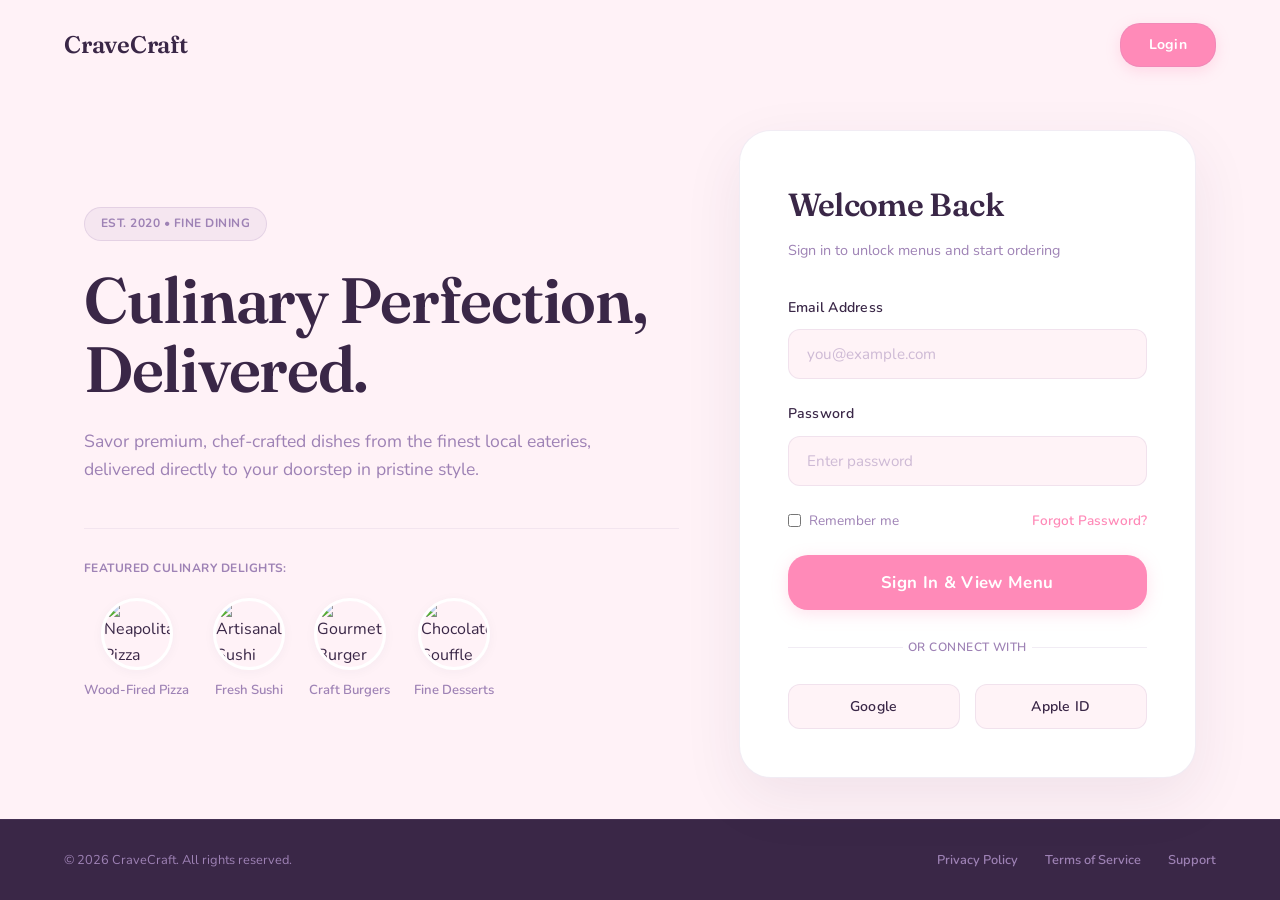
==== index.html @ 7b980b53 "Initial commit" ====
<!doctype html>
<html lang="en">
  <head>
    <meta charset="UTF-8" />
    <meta name="viewport" content="width=device-width, initial-scale=1.0" />
    <meta
      name="description"
      content="Welcome to CraveCraft - Premium food delivery landing page. Log in to explore menus and order from top restaurants."
    />
    <title>Welcome to CraveCraft - Login</title>
    <link rel="stylesheet" href="./styles.css" />
  </head>
  <body class="landing-body">
    <!-- LANDING CONTAINER (Aesthetic Cafe Background & Glass Overlay) -->
    <div class="landing-background-overlay">
      <header class="landing-header">
        <div class="logo-container">
          <span class="logo-text">CraveCraft</span>
        </div>
        <div class="header-actions">
          <a href="#login-card" class="btn btn-secondary nav-login-btn">Login</a>
        </div>
      </header>

      <main class="landing-main">
        <div class="landing-grid">
          <!-- Welcome Column (Left) -->
          <div class="welcome-column">
            <span class="badge welcome-badge">Est. 2020 &bull; Fine Dining</span>
            <h1 class="landing-title">Culinary Perfection, Delivered.</h1>
            <p class="landing-subtitle">
              Savor premium, chef-crafted dishes from the finest local eateries,
              delivered directly to your doorstep in pristine style.
            </p>

            <!-- Food Items Gallery to attract people -->
            <div class="landing-food-gallery">
              <p class="gallery-header">Featured Culinary Delights:</p>
              <div class="food-gallery-grid">
                <div class="gallery-item">
                  <img
                    src="https://images.unsplash.com/photo-1513104890138-7c749659a591?auto=format&fit=crop&w=150&h=150&q=80"
                    alt="Neapolitan Pizza"
                  />
                  <span>Wood-Fired Pizza</span>
                </div>
                <div class="gallery-item">
                  <img
                    src="https://images.unsplash.com/photo-1579871494447-9811cf80d66c?auto=format&fit=crop&w=150&h=150&q=80"
                    alt="Artisanal Sushi"
                  />
                  <span>Fresh Sushi</span>
                </div>
                <div class="gallery-item">
                  <img
                    src="https://images.unsplash.com/photo-1568901346375-23c9450c58cd?auto=format&fit=crop&w=150&h=150&q=80"
                    alt="Gourmet Burger"
                  />
                  <span>Craft Burgers</span>
                </div>
                <div class="gallery-item">
                  <img
                    src="https://images.unsplash.com/photo-1606313564200-e75d5e30476c?auto=format&fit=crop&w=150&h=150&q=80"
                    alt="Chocolate Souffle"
                  />
                  <span>Fine Desserts</span>
                </div>
              </div>
            </div>
          </div>

          <!-- Login Column (Right) -->
          <div class="login-column" id="login-card">
            <div class="glass-login-card">
              <h2>Welcome Back</h2>
              <p class="card-desc">Sign in to unlock menus and start ordering</p>

              <form action="app.html" method="GET" class="login-form">
                <div class="form-group">
                  <label for="login-email">Email Address</label>
                  <input
                    type="email"
                    id="login-email"
                    name="email"
                    required
                    placeholder="you@example.com"
                  />
                </div>

                <div class="form-group">
                  <label for="login-password">Password</label>
                  <input
                    type="password"
                    id="login-password"
                    name="password"
                    required
                    placeholder="Enter password"
                  />
                </div>

                <div class="form-options">
                  <label class="remember-me">
                    <input type="checkbox" name="remember" />
                    <span>Remember me</span>
                  </label>
                  <a href="#" class="forgot-password">Forgot Password?</a>
                </div>

                <button type="submit" class="btn btn-primary btn-login-submit">
                  Sign In &amp; View Menu
                </button>
              </form>

              <div class="login-divider">
                <span>Or connect with</span>
              </div>

              <div class="social-login-buttons">
                <button type="button" class="btn btn-social btn-google">
                  Google
                </button>
                <button type="button" class="btn btn-social btn-apple">
                  Apple ID
                </button>
              </div>
            </div>
          </div>
        </div>
      </main>

      <footer class="landing-footer">
        <p>&copy; 2026 CraveCraft. All rights reserved.</p>
        <div class="landing-footer-links">
          <a href="#">Privacy Policy</a>
          <a href="#">Terms of Service</a>
          <a href="#">Support</a>
        </div>
      </footer>
    </div>
  </body>
</html>
---- styles.css ----
@import url('https://fonts.googleapis.com/css2?family=Fraunces:opsz,wght@9..144,400;9..144,500;9..144,600;9..144,700&family=Nunito:wght@300;400;500;600;700&display=swap');

:root {
    /* Pastel Candy — Core Palette */
    --primary: #3A2747;
    --secondary: #9E82B5;
    --tertiary: #FF8AB8;
    --neutral: #FFF3F7;
    --surface: #FFFFFF;
    --on-primary: #FFFFFF;

    /* Derived Tokens */
    --text-main: #3A2747;
    --text-muted: #9E82B5;
    --tertiary-hover: #f5749f;
    --tertiary-glow: rgba(255, 138, 184, 0.3);
    --card-border: rgba(158, 130, 181, 0.15);
    --card-border-focus: rgba(255, 138, 184, 0.4);
    --success: #34d399;

    /* Rounded */
    --radius-sm: 12px;
    --radius-md: 20px;
    --radius-lg: 32px;

    /* Shadows (soft, diffuse, premium) */
    --shadow-soft: 0 8px 30px rgba(58, 39, 71, 0.06);
    --shadow-hover: 0 16px 48px rgba(58, 39, 71, 0.10);
    --shadow-card: 0 2px 12px rgba(58, 39, 71, 0.04);

    /* Transition */
    --transition: all 0.4s cubic-bezier(0.16, 1, 0.3, 1);
}

/* ========================================
   RESET & BASE
   ======================================== */
* {
    box-sizing: border-box;
    margin: 0;
    padding: 0;
}

html {
    scroll-behavior: smooth;
}

body {
    font-family: 'Nunito', sans-serif;
    font-size: 1rem;
    line-height: 1.6;
    background-color: var(--neutral);
    color: var(--text-main);
    padding-top: 100px;
    overflow-x: hidden;
}

/* ========================================
   1. HEADER & NAVIGATION (Floating Pill)
   ======================================== */
header {
    background: rgba(255, 255, 255, 0.85);
    backdrop-filter: blur(20px);
    -webkit-backdrop-filter: blur(20px);
    position: fixed;
    top: 16px;
    left: 5%;
    right: 5%;
    height: 64px;
    display: flex;
    justify-content: space-between;
    align-items: center;
    padding: 0 36px;
    z-index: 1000;
    border-radius: 32px;
    border: 1px solid var(--card-border);
    box-shadow: 0 4px 24px rgba(58, 39, 71, 0.06);
}

.logo-text {
    font-family: 'Fraunces', serif;
    font-size: 1.5rem;
    font-weight: 600;
    color: var(--primary);
    letter-spacing: -0.01em;
}

header nav ul {
    display: flex;
    list-style: none;
    gap: 28px;
}

header nav a {
    text-decoration: none;
    color: var(--secondary);
    font-family: 'Nunito', sans-serif;
    font-weight: 600;
    font-size: 0.88rem;
    letter-spacing: 0.04em;
    position: relative;
    padding: 6px 0;
    transition: var(--transition);
}

header nav a:hover,
header nav a.active {
    color: var(--primary);
}

header nav a::after {
    content: '';
    position: absolute;
    bottom: 0;
    left: 50%;
    width: 0;
    height: 2px;
    background: var(--tertiary);
    transition: var(--transition);
    transform: translateX(-50%);
    border-radius: 2px;
}

header nav a:hover::after,
header nav a.active::after {
    width: 100%;
}

.logout-link {
    color: var(--tertiary) !important;
}

/* ========================================
   2. CONTAINER & SECTION HEADERS
   ======================================== */
main {
    max-width: 1240px;
    margin: 0 auto;
    padding: 40px 20px;
}

section {
    margin-bottom: 100px;
}

.section-header {
    margin-bottom: 50px;
    text-align: center;
    position: relative;
}

.section-header h2 {
    font-family: 'Fraunces', serif;
    font-size: 2.25rem;
    font-weight: 600;
    color: var(--primary);
    margin-bottom: 12px;
    letter-spacing: -0.02em;
}

.section-header p {
    color: var(--secondary);
    font-size: 1.05rem;
    max-width: 600px;
    margin: 0 auto;
}

/* Accent line under section headings */
.section-header::after {
    content: '';
    display: block;
    width: 50px;
    height: 3px;
    background: var(--tertiary);
    margin: 20px auto 0;
    border-radius: 2px;
}

/* ========================================
   3. HERO / INFO + CART GRID
   ======================================== */
.hero-container {
    display: grid;
    grid-template-columns: 1.5fr 1.1fr;
    gap: 40px;
    align-items: start;
}

.restaurant-info-card,
.shopping-cart-component {
    background: var(--surface);
    border-radius: var(--radius-lg);
    padding: 40px;
    box-shadow: var(--shadow-soft);
    border: 1px solid var(--card-border);
    position: relative;
    overflow: hidden;
}

.featured-badge {
    background: rgba(255, 138, 184, 0.12);
    color: var(--tertiary);
    padding: 6px 16px;
    border-radius: 50px;
    font-family: 'Nunito', sans-serif;
    font-size: 0.75rem;
    font-weight: 700;
    text-transform: uppercase;
    letter-spacing: 0.04em;
    display: inline-block;
    margin-bottom: 24px;
    border: 1px solid rgba(255, 138, 184, 0.2);
}

.restaurant-info-card h1 {
    font-family: 'Fraunces', serif;
    font-size: 2.8rem;
    font-weight: 600;
    color: var(--primary);
    margin-bottom: 12px;
    line-height: 1.1;
    letter-spacing: -0.02em;
}

.cuisine-type {
    color: var(--secondary);
    font-size: 1.05rem;
    font-weight: 600;
    margin-bottom: 24px;
}

.rating-container {
    margin-bottom: 28px;
    font-size: 1rem;
    display: flex;
    align-items: center;
    gap: 8px;
}

.rating-stars {
    color: #f0a500;
    letter-spacing: 2px;
}

.rating-number {
    font-weight: 700;
    color: var(--primary);
}

.review-count {
    color: var(--secondary);
}

.details-list {
    display: grid;
    gap: 12px;
    margin-bottom: 30px;
}

.details-list p {
    font-size: 0.95rem;
    color: var(--secondary);
    border-left: 3px solid var(--tertiary);
    padding-left: 14px;
}

.details-list strong {
    color: var(--primary);
}

.restaurant-description {
    color: var(--secondary);
    font-size: 0.98rem;
    line-height: 1.7;
    border-top: 1px solid var(--card-border);
    padding-top: 24px;
}

/* ========================================
   4. SHOPPING CART — :target TOGGLE
   ======================================== */
.shopping-cart-section {
    display: none;
    max-width: 800px;
    margin: 0 auto 100px;
    padding: 0 20px;
}

.shopping-cart-section:target {
    display: block;
    animation: slideUpFade 0.5s cubic-bezier(0.16, 1, 0.3, 1) forwards;
}

@keyframes slideUpFade {
    from {
        opacity: 0;
        transform: translateY(24px);
    }
    to {
        opacity: 1;
        transform: translateY(0);
    }
}

/* Center the bottom featured restaurant card */
.restaurant-details-section .restaurant-info-card {
    max-width: 900px;
    margin: 0 auto;
}

/* Shopping Cart Component */
.shopping-cart-component h2 {
    font-family: 'Fraunces', serif;
    font-size: 1.8rem;
    font-weight: 600;
    color: var(--primary);
    margin-bottom: 8px;
    letter-spacing: -0.02em;
}

.cart-items-count {
    color: var(--secondary);
    font-size: 0.88rem;
    margin-bottom: 30px;
}

.cart-table {
    width: 100%;
    border-collapse: collapse;
    font-size: 0.9rem;
    margin-bottom: 30px;
}

.cart-table th {
    padding: 14px 10px;
    text-align: left;
    border-bottom: 2px solid var(--card-border);
    color: var(--secondary);
    text-transform: uppercase;
    font-family: 'Nunito', sans-serif;
    font-size: 0.75rem;
    letter-spacing: 0.04em;
    font-weight: 700;
}

.cart-table td {
    padding: 16px 10px;
    border-bottom: 1px solid rgba(158, 130, 181, 0.08);
    color: var(--primary);
}

.item-customization {
    display: block;
    font-size: 0.8rem;
    color: var(--secondary);
    margin-top: 4px;
}

.summary-row td {
    border-bottom: none;
    padding: 8px 10px;
    color: var(--secondary);
}

.discount-row td {
    color: var(--success);
}

.summary-row.total-row td {
    border-top: 2px solid var(--card-border);
    font-size: 1.15rem;
    padding-top: 18px;
    color: var(--primary);
}

.cart-actions {
    display: flex;
    gap: 16px;
    margin-top: 10px;
}

.cart-actions .btn {
    flex: 1;
}

@media (max-width: 600px) {
    .cart-actions {
        flex-direction: column;
        gap: 12px;
    }
}

/* ========================================
   5. BUTTONS
   ======================================== */
.btn {
    display: inline-block;
    border: none;
    border-radius: var(--radius-md);
    padding: 12px 20px;
    font-family: 'Nunito', sans-serif;
    font-size: 0.95rem;
    font-weight: 700;
    cursor: pointer;
    transition: var(--transition);
    text-align: center;
    width: 100%;
    text-decoration: none;
    letter-spacing: 0.02em;
}

.btn-primary {
    background: var(--tertiary);
    color: var(--on-primary);
    box-shadow: 0 4px 16px rgba(255, 138, 184, 0.25);
}

.btn-primary:hover {
    background: var(--tertiary-hover);
    transform: translateY(-2px);
    box-shadow: 0 8px 24px rgba(255, 138, 184, 0.35);
}

.btn-secondary {
    background: var(--neutral);
    color: var(--primary);
    border: 1px solid var(--card-border);
}

.btn-secondary:hover {
    background: rgba(158, 130, 181, 0.08);
    border-color: var(--secondary);
}

/* ========================================
   6. FOOD & RESTAURANT CARD GRIDS
   ======================================== */
.food-grid,
.restaurants-grid {
    display: grid;
    grid-template-columns: repeat(auto-fit, minmax(320px, 1fr));
    gap: 32px;
}

.food-card,
.restaurant-card {
    background: var(--surface);
    border-radius: var(--radius-lg);
    overflow: hidden;
    box-shadow: var(--shadow-soft);
    border: 1px solid var(--card-border);
    display: flex;
    flex-direction: column;
    transition: var(--transition);
}

.food-card:hover,
.restaurant-card:hover {
    transform: translateY(-6px);
    border-color: var(--card-border-focus);
    box-shadow: var(--shadow-hover);
}

.food-image-wrapper,
.restaurant-image-wrapper {
    height: 220px;
    position: relative;
    overflow: hidden;
    background: var(--neutral);
}

.food-image,
.restaurant-image {
    width: 100%;
    height: 100%;
    object-fit: cover;
    transition: var(--transition);
}

.food-card:hover .food-image,
.restaurant-card:hover .restaurant-image {
    transform: scale(1.05);
}

.food-details,
.restaurant-details {
    padding: 28px;
    display: flex;
    flex-direction: column;
    flex-grow: 1;
}

.food-category,
.restaurant-cuisine {
    font-family: 'Nunito', sans-serif;
    font-size: 0.75rem;
    font-weight: 700;
    text-transform: uppercase;
    color: var(--tertiary);
    letter-spacing: 0.04em;
    margin-bottom: 10px;
}

.food-title,
.restaurant-title {
    font-family: 'Fraunces', serif;
    font-size: 1.4rem;
    font-weight: 600;
    color: var(--primary);
    margin-bottom: 10px;
    letter-spacing: -0.01em;
}

.food-description,
.restaurant-description {
    font-size: 0.92rem;
    color: var(--secondary);
    margin-bottom: 24px;
    line-height: 1.6;
    flex-grow: 1;
}

/* Reset border/margin in cards */
.restaurant-card .restaurant-description {
    border: none;
    padding-top: 0;
    margin-top: 0;
}

.food-footer {
    display: flex;
    justify-content: space-between;
    align-items: center;
    margin-top: auto;
    border-top: 1px solid var(--card-border);
    padding-top: 20px;
}

.food-price {
    font-family: 'Fraunces', serif;
    font-size: 1.4rem;
    font-weight: 700;
    color: var(--primary);
}

.add-to-cart-btn,
.view-menu-btn {
    padding: 10px 22px;
    font-size: 0.85rem;
    width: auto;
    background: var(--tertiary);
    color: var(--on-primary);
    border-radius: var(--radius-sm);
    box-shadow: 0 3px 10px rgba(255, 138, 184, 0.2);
}

.add-to-cart-btn:hover,
.view-menu-btn:hover {
    background: var(--tertiary-hover);
    transform: translateY(-2px);
    box-shadow: 0 6px 18px rgba(255, 138, 184, 0.3);
}

.restaurant-meta-info {
    display: flex;
    justify-content: space-between;
    font-size: 0.82rem;
    color: var(--secondary);
    border-top: 1px solid var(--card-border);
    padding-top: 18px;
    margin-bottom: 20px;
}

.restaurant-rating {
    color: #f0a500;
    font-weight: 700;
}

.restaurant-footer {
    margin-top: auto;
}

.restaurant-footer .view-menu-btn {
    width: 100%;
}

/* ========================================
   7. DIET BADGES (VEG / NON-VEG)
   ======================================== */
.diet-badge {
    position: absolute;
    top: 14px;
    left: 14px;
    padding: 5px 14px;
    border-radius: 50px;
    font-family: 'Nunito', sans-serif;
    font-size: 0.68rem;
    font-weight: 700;
    letter-spacing: 0.04em;
    text-transform: uppercase;
    z-index: 2;
    backdrop-filter: blur(8px);
    -webkit-backdrop-filter: blur(8px);
}

.veg-badge {
    background: rgba(22, 163, 74, 0.15);
    color: #16a34a;
    border: 1px solid rgba(22, 163, 74, 0.25);
}

.nonveg-badge {
    background: rgba(220, 38, 38, 0.15);
    color: #dc2626;
    border: 1px solid rgba(220, 38, 38, 0.25);
}

/* Section heading color accents for veg/non-veg */
.veg-section .section-header h2 {
    color: #16a34a;
}

.veg-section .section-header::after {
    background: #16a34a;
}

.nonveg-section .section-header h2 {
    color: #dc2626;
}

.nonveg-section .section-header::after {
    background: #dc2626;
}

/* Card hover accents */
.veg-card:hover {
    border-color: rgba(22, 163, 74, 0.25);
    box-shadow: 0 16px 48px rgba(22, 163, 74, 0.08);
}

.nonveg-card:hover {
    border-color: rgba(220, 38, 38, 0.2);
    box-shadow: 0 16px 48px rgba(220, 38, 38, 0.08);
}

/* ========================================
   8. FAVORITES SECTION
   ======================================== */
.favorites-section {
    background: rgba(255, 138, 184, 0.04);
    border: 1px dashed rgba(255, 138, 184, 0.2);
    border-radius: var(--radius-lg);
    padding: 50px 30px;
    text-align: center;
}

.no-favorites-message {
    color: var(--secondary);
    max-width: 500px;
    margin: 0 auto;
    font-size: 1rem;
}

/* ========================================
   9. CONTACT FORM
   ======================================== */
.contact-form-container {
    max-width: 640px;
    margin: 0 auto;
    background: var(--surface);
    padding: 48px;
    border-radius: var(--radius-lg);
    box-shadow: var(--shadow-soft);
    border: 1px solid var(--card-border);
}

.form-group {
    margin-bottom: 24px;
}

.form-group label {
    display: block;
    margin-bottom: 10px;
    font-family: 'Nunito', sans-serif;
    font-weight: 600;
    font-size: 0.88rem;
    color: var(--primary);
    letter-spacing: 0.02em;
}

.form-group input,
.form-group textarea {
    width: 100%;
    padding: 14px 18px;
    background: var(--neutral);
    border: 1px solid var(--card-border);
    border-radius: var(--radius-sm);
    font-family: 'Nunito', sans-serif;
    font-size: 0.95rem;
    color: var(--primary);
    transition: var(--transition);
}

.form-group input::placeholder,
.form-group textarea::placeholder {
    color: var(--secondary);
    opacity: 0.6;
}

.form-group input:focus,
.form-group textarea:focus {
    outline: none;
    border-color: var(--tertiary);
    background: var(--surface);
    box-shadow: 0 0 0 4px var(--tertiary-glow);
}

.btn-submit {
    background: var(--tertiary);
    color: var(--on-primary);
    font-size: 1rem;
    letter-spacing: 0.02em;
    box-shadow: 0 4px 16px rgba(255, 138, 184, 0.25);
}

.btn-submit:hover {
    background: var(--tertiary-hover);
    transform: translateY(-2px);
    box-shadow: 0 8px 24px rgba(255, 138, 184, 0.35);
}

/* ========================================
   10. FOOTER
   ======================================== */
footer {
    background-color: var(--primary);
    color: var(--on-primary);
    padding: 80px 5% 40px;
    font-size: 0.92rem;
    border-top: none;
}

.footer-content {
    display: flex;
    justify-content: space-between;
    flex-wrap: wrap;
    gap: 50px;
    margin-bottom: 50px;
    border-bottom: 1px solid rgba(255, 255, 255, 0.12);
    padding-bottom: 50px;
}

.footer-info h3 {
    font-family: 'Fraunces', serif;
    font-weight: 600;
    margin-bottom: 14px;
    font-size: 1.5rem;
    color: var(--on-primary);
    letter-spacing: -0.01em;
}

.footer-info p {
    color: rgba(255, 255, 255, 0.7);
}

.footer-info address {
    font-style: normal;
    margin-top: 16px;
    color: rgba(255, 255, 255, 0.55);
}

.footer-info a {
    color: var(--on-primary);
    text-decoration: none;
    transition: var(--transition);
}

.footer-info a:hover {
    color: var(--tertiary);
}

.social-header {
    font-family: 'Nunito', sans-serif;
    font-weight: 700;
    margin-bottom: 16px;
    text-transform: uppercase;
    font-size: 0.75rem;
    letter-spacing: 0.04em;
    color: rgba(255, 255, 255, 0.5);
}

.social-icons {
    display: flex;
    gap: 16px;
}

.social-icon-link {
    color: rgba(255, 255, 255, 0.6);
    background: rgba(255, 255, 255, 0.06);
    border: 1px solid rgba(255, 255, 255, 0.1);
    width: 44px;
    height: 44px;
    border-radius: 50%;
    display: flex;
    align-items: center;
    justify-content: center;
    transition: var(--transition);
}

.social-icon-link svg {
    width: 20px;
    height: 20px;
    transition: var(--transition);
}

.social-icon-link:hover {
    color: var(--on-primary);
    background: var(--tertiary);
    border-color: transparent;
    transform: translateY(-3px);
    box-shadow: 0 6px 18px rgba(255, 138, 184, 0.35);
}

.footer-bottom {
    text-align: center;
    color: rgba(255, 255, 255, 0.3);
    font-size: 0.8rem;
}

/* ========================================
   11. RESPONSIVE
   ======================================== */
@media (max-width: 992px) {
    .hero-container {
        grid-template-columns: 1fr;
    }
}

@media (max-width: 768px) {
    header {
        position: relative;
        top: 0;
        left: 0;
        right: 0;
        border-radius: 0;
        border-width: 0 0 1px 0;
        height: auto;
        padding: 18px 20px;
        flex-direction: column;
        gap: 14px;
    }

    header nav ul {
        gap: 16px;
        flex-wrap: wrap;
        justify-content: center;
    }

    body {
        padding-top: 0;
    }

    .section-header h2 {
        font-size: 1.8rem;
    }

    .restaurant-info-card h1 {
        font-size: 2rem;
    }

    .contact-form-container {
        padding: 28px;
    }
}

/* ========================================
   12. LANDING PAGE
   ======================================== */
.landing-body {
    padding-top: 0;
    background-image: url('https://images.unsplash.com/photo-1517248135467-4c7edcad34c4?auto=format&fit=crop&w=1920&q=80');
    background-size: cover;
    background-position: center;
    background-attachment: fixed;
}

.landing-background-overlay {
    background: rgba(255, 243, 247, 0.88);
    min-height: 100vh;
    display: flex;
    flex-direction: column;
}

.landing-header {
    position: relative;
    top: 0;
    left: 0;
    right: 0;
    height: 90px;
    background: transparent;
    backdrop-filter: none;
    -webkit-backdrop-filter: none;
    border: none;
    box-shadow: none;
    padding: 0 5%;
}

.header-actions .nav-login-btn {
    background: var(--tertiary);
    color: var(--on-primary);
    padding: 10px 28px;
    border-radius: var(--radius-md);
    font-weight: 700;
    font-size: 0.88rem;
    width: auto;
    box-shadow: 0 4px 14px rgba(255, 138, 184, 0.25);
    transition: var(--transition);
}

.header-actions .nav-login-btn:hover {
    background: var(--tertiary-hover);
    transform: translateY(-2px);
    box-shadow: 0 8px 22px rgba(255, 138, 184, 0.35);
}

.landing-main {
    flex-grow: 1;
    display: flex;
    align-items: center;
    padding: 40px 5%;
    max-width: 1240px;
    width: 100%;
    margin: 0 auto;
}

.landing-grid {
    display: grid;
    grid-template-columns: 1.3fr 1fr;
    gap: 60px;
    width: 100%;
    align-items: center;
}

.welcome-column {
    display: flex;
    flex-direction: column;
}

.welcome-badge {
    background: rgba(158, 130, 181, 0.1);
    color: var(--secondary);
    border: 1px solid rgba(158, 130, 181, 0.2);
    padding: 6px 16px;
    border-radius: 50px;
    font-family: 'Nunito', sans-serif;
    font-size: 0.75rem;
    font-weight: 700;
    text-transform: uppercase;
    letter-spacing: 0.04em;
    display: inline-block;
    margin-bottom: 24px;
    width: fit-content;
}

.landing-title {
    font-family: 'Fraunces', serif;
    font-size: 4rem;
    font-weight: 600;
    line-height: 1.08;
    margin-bottom: 24px;
    letter-spacing: -0.02em;
    color: var(--primary);
}

.landing-subtitle {
    font-size: 1.1rem;
    color: var(--secondary);
    line-height: 1.6;
    margin-bottom: 45px;
    max-width: 520px;
}

.landing-food-gallery {
    border-top: 1px solid rgba(158, 130, 181, 0.12);
    padding-top: 30px;
}

.gallery-header {
    font-family: 'Nunito', sans-serif;
    font-size: 0.75rem;
    font-weight: 700;
    text-transform: uppercase;
    color: var(--secondary);
    letter-spacing: 0.04em;
    margin-bottom: 20px;
}

.food-gallery-grid {
    display: flex;
    gap: 24px;
    flex-wrap: wrap;
}

.gallery-item {
    display: flex;
    flex-direction: column;
    align-items: center;
    gap: 10px;
    cursor: pointer;
}

.gallery-item img {
    width: 72px;
    height: 72px;
    border-radius: 50%;
    object-fit: cover;
    border: 3px solid var(--surface);
    box-shadow: var(--shadow-card);
    transition: var(--transition);
}

.gallery-item:hover img {
    transform: scale(1.1);
    border-color: var(--tertiary);
    box-shadow: 0 6px 20px rgba(255, 138, 184, 0.2);
}

.gallery-item span {
    font-size: 0.82rem;
    color: var(--secondary);
    font-weight: 600;
}

/* ========================================
   13. GLASSMORPHIC LOGIN CARD
   ======================================== */
.login-column {
    display: flex;
    align-items: center;
}

.glass-login-card {
    background: var(--surface);
    border: 1px solid var(--card-border);
    border-radius: var(--radius-lg);
    padding: 48px;
    width: 100%;
    box-shadow: 0 20px 60px rgba(58, 39, 71, 0.08);
    position: relative;
}

.glass-login-card h2 {
    font-family: 'Fraunces', serif;
    font-size: 2rem;
    font-weight: 600;
    color: var(--primary);
    margin-bottom: 8px;
    letter-spacing: -0.02em;
}

.card-desc {
    color: var(--secondary);
    font-size: 0.9rem;
    margin-bottom: 35px;
}

.login-form .form-group input {
    background: var(--neutral);
    border: 1px solid var(--card-border);
    color: var(--primary);
}

.login-form .form-group input::placeholder {
    color: var(--secondary);
    opacity: 0.5;
}

.login-form .form-group input:focus {
    border-color: var(--tertiary);
    background: var(--surface);
    box-shadow: 0 0 0 4px var(--tertiary-glow);
}

.form-options {
    display: flex;
    justify-content: space-between;
    align-items: center;
    font-size: 0.85rem;
    margin-bottom: 24px;
}

.remember-me {
    display: flex;
    align-items: center;
    gap: 8px;
    color: var(--secondary);
    cursor: pointer;
    user-select: none;
}

.remember-me input {
    width: auto;
    accent-color: var(--tertiary);
}

.forgot-password {
    color: var(--tertiary);
    text-decoration: none;
    font-weight: 600;
    transition: var(--transition);
}

.forgot-password:hover {
    color: var(--tertiary-hover);
    text-decoration: underline;
}

.btn-login-submit {
    background: var(--tertiary);
    color: var(--on-primary);
    font-size: 1.05rem;
    padding: 16px 20px;
    margin-bottom: 24px;
    box-shadow: 0 4px 16px rgba(255, 138, 184, 0.25);
}

.btn-login-submit:hover {
    background: var(--tertiary-hover);
    transform: translateY(-2px);
    box-shadow: 0 8px 24px rgba(255, 138, 184, 0.35);
}

.login-divider {
    text-align: center;
    margin-bottom: 24px;
    position: relative;
}

.login-divider::before,
.login-divider::after {
    content: '';
    position: absolute;
    top: 50%;
    width: 32%;
    height: 1px;
    background: var(--card-border);
}

.login-divider::before {
    left: 0;
}

.login-divider::after {
    right: 0;
}

.login-divider span {
    font-family: 'Nunito', sans-serif;
    font-size: 0.75rem;
    color: var(--secondary);
    text-transform: uppercase;
    letter-spacing: 0.04em;
    font-weight: 600;
}

.social-login-buttons {
    display: flex;
    gap: 15px;
}

.btn-social {
    background: var(--neutral);
    border: 1px solid var(--card-border);
    color: var(--primary);
    border-radius: var(--radius-sm);
    padding: 12px;
    font-family: 'Nunito', sans-serif;
    font-size: 0.88rem;
    font-weight: 600;
    display: flex;
    align-items: center;
    justify-content: center;
    gap: 8px;
}

.btn-social:hover {
    background: rgba(158, 130, 181, 0.08);
    border-color: var(--secondary);
}

/* ========================================
   14. LANDING FOOTER
   ======================================== */
.landing-footer {
    display: flex;
    justify-content: space-between;
    align-items: center;
    padding: 30px 5%;
    font-size: 0.8rem;
    color: var(--secondary);
    border-top: 1px solid rgba(158, 130, 181, 0.1);
}

.landing-footer-links a {
    color: var(--secondary);
    text-decoration: none;
    margin-left: 24px;
    font-weight: 600;
    transition: var(--transition);
}

.landing-footer-links a:hover {
    color: var(--tertiary);
}

/* ========================================
   15. RESPONSIVE — LANDING
   ======================================== */
@media (max-width: 992px) {
    .landing-grid {
        grid-template-columns: 1fr;
        gap: 50px;
        text-align: center;
    }

    .welcome-badge {
        margin: 0 auto 20px;
    }

    .landing-title {
        font-size: 2.8rem;
    }

    .landing-subtitle {
        margin: 0 auto 35px;
    }

    .food-gallery-grid {
        justify-content: center;
    }

    .glass-login-card {
        margin: 0 auto;
    }

    .landing-footer {
        flex-direction: column;
        gap: 15px;
        padding: 30px 20px;
    }

    .landing-footer-links a {
        margin: 0 12px;
    }
}
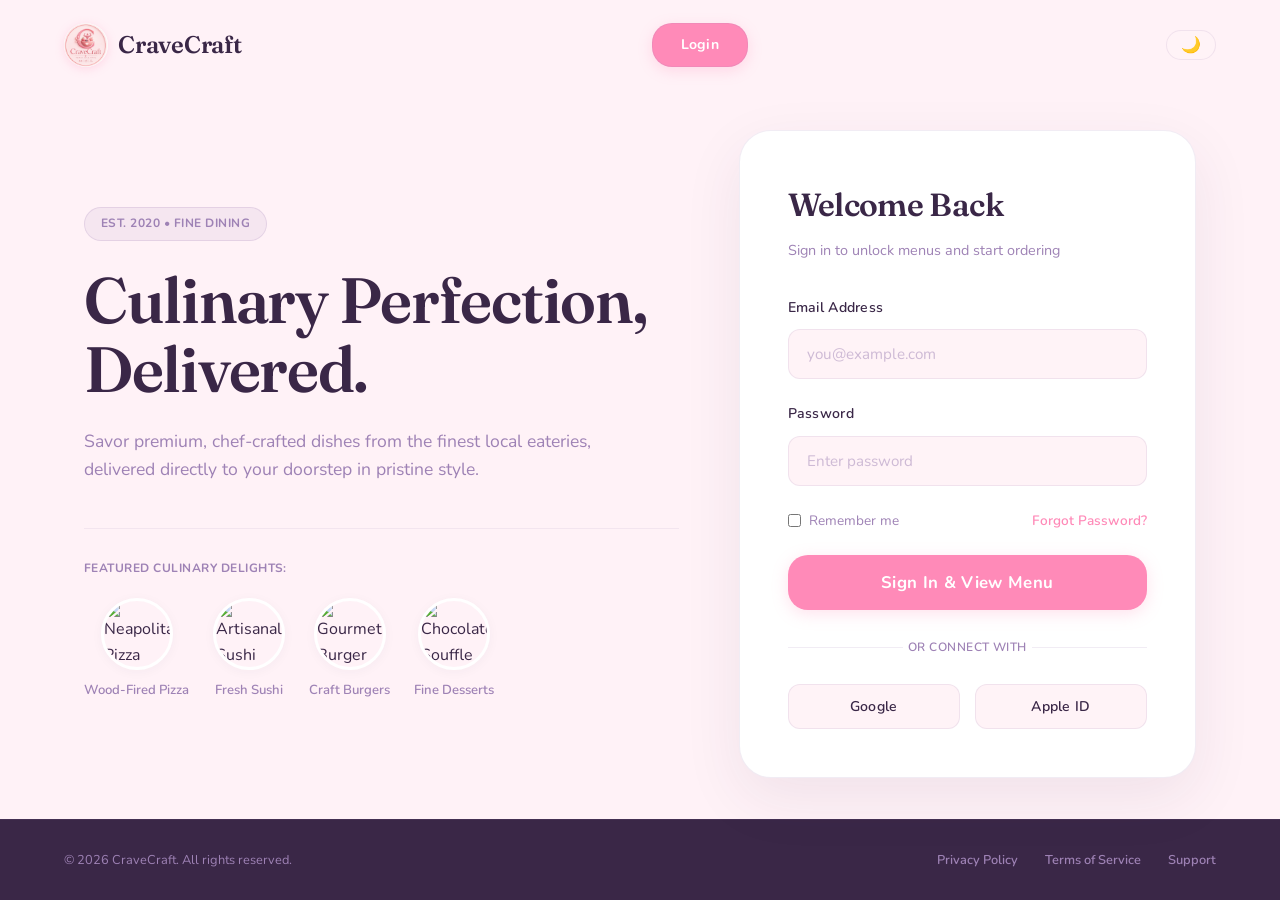
==== commit b4c0f4ba: "Add CraveCraft brand logo, Pastel Candy theme, JS interactivity (cart, search, dark mode), and live " ====
--- a/index.html
+++ b/index.html
@@ -15,6 +15,7 @@
     <div class="landing-background-overlay">
       <header class="landing-header">
         <div class="logo-container">
+          <img src="./logo.png" alt="CraveCraft Logo" class="logo-img" />
           <span class="logo-text">CraveCraft</span>
         </div>
         <div class="header-actions">
@@ -137,5 +138,6 @@
         </div>
       </footer>
     </div>
+    <script src="./app.js"></script>
   </body>
 </html>
--- a/styles.css
+++ b/styles.css
@@ -75,6 +75,22 @@
     border-radius: 32px;
     border: 1px solid var(--card-border);
     box-shadow: 0 4px 24px rgba(58, 39, 71, 0.06);
+}
+
+.logo-container {
+    display: flex;
+    align-items: center;
+    gap: 10px;
+    text-decoration: none;
+}
+
+.logo-img {
+    width: 44px;
+    height: 44px;
+    border-radius: 50%;
+    object-fit: cover;
+    flex-shrink: 0;
+    box-shadow: 0 2px 10px rgba(255, 138, 184, 0.25);
 }
 
 .logo-text {
@@ -1253,3 +1269,381 @@
         margin: 0 12px;
     }
 }
+
+/* ========================================
+   DARK MODE THEME VARIABLES
+   ======================================== */
+[data-theme="dark"] {
+    --primary: #f3e8ff;
+    --secondary: #c4aed8;
+    --tertiary: #FF8AB8;
+    --neutral: #1a1025;
+    --surface: #251535;
+    --on-primary: #ffffff;
+    --text-main: #f3e8ff;
+    --text-muted: #c4aed8;
+    --card-border: rgba(196, 174, 216, 0.12);
+    --card-border-focus: rgba(255, 138, 184, 0.4);
+    --shadow-soft: 0 8px 30px rgba(0, 0, 0, 0.35);
+    --shadow-hover: 0 16px 48px rgba(0, 0, 0, 0.5);
+}
+
+[data-theme="dark"] body {
+    background-color: #120c1e;
+}
+
+[data-theme="dark"] header {
+    background: rgba(30, 18, 50, 0.9);
+    border-color: rgba(196, 174, 216, 0.1);
+}
+
+[data-theme="dark"] footer {
+    background-color: #0d0818;
+}
+
+/* ========================================
+   THEME TOGGLE BUTTON
+   ======================================== */
+.theme-toggle-btn {
+    background: var(--neutral);
+    border: 1px solid var(--card-border);
+    border-radius: 50px;
+    padding: 6px 14px;
+    font-size: 1rem;
+    cursor: pointer;
+    transition: all 0.3s ease;
+    line-height: 1;
+    margin-left: 8px;
+}
+
+.theme-toggle-btn:hover {
+    background: var(--card-border-focus);
+    transform: scale(1.05);
+}
+
+/* ========================================
+   TOAST NOTIFICATIONS
+   ======================================== */
+#toast-container {
+    position: fixed;
+    bottom: 32px;
+    right: 32px;
+    z-index: 9999;
+    display: flex;
+    flex-direction: column;
+    gap: 12px;
+    pointer-events: none;
+}
+
+.toast {
+    padding: 14px 22px;
+    border-radius: var(--radius-md);
+    font-family: 'Nunito', sans-serif;
+    font-size: 0.9rem;
+    font-weight: 600;
+    color: #ffffff;
+    box-shadow: 0 8px 30px rgba(0,0,0,0.15);
+    opacity: 0;
+    transform: translateY(16px) scale(0.95);
+    transition: opacity 0.35s ease, transform 0.35s cubic-bezier(0.16, 1, 0.3, 1);
+    max-width: 340px;
+    pointer-events: auto;
+}
+
+.toast.toast-visible {
+    opacity: 1;
+    transform: translateY(0) scale(1);
+}
+
+.toast-success { background: #16a34a; }
+.toast-error   { background: #dc2626; }
+.toast-info    { background: var(--primary); }
+
+/* ========================================
+   SEARCH & FILTER BAR
+   ======================================== */
+.search-filter-bar {
+    background: var(--surface);
+    border: 1px solid var(--card-border);
+    border-radius: var(--radius-lg);
+    padding: 20px 28px;
+    margin-bottom: 48px;
+    box-shadow: var(--shadow-soft);
+    display: flex;
+    flex-direction: column;
+    gap: 18px;
+}
+
+.search-input-wrap {
+    display: flex;
+    align-items: center;
+    gap: 12px;
+    background: var(--neutral);
+    border: 1px solid var(--card-border);
+    border-radius: var(--radius-md);
+    padding: 12px 18px;
+    transition: border-color 0.3s;
+}
+
+.search-input-wrap:focus-within {
+    border-color: var(--tertiary);
+    box-shadow: 0 0 0 3px var(--tertiary-glow);
+}
+
+.search-icon { font-size: 1.1rem; }
+
+#search-input {
+    border: none;
+    outline: none;
+    background: transparent;
+    font-family: 'Nunito', sans-serif;
+    font-size: 1rem;
+    color: var(--primary);
+    width: 100%;
+}
+
+#search-input::placeholder { color: var(--secondary); opacity: 0.7; }
+
+.filter-chips {
+    display: flex;
+    gap: 10px;
+    flex-wrap: wrap;
+}
+
+.chip {
+    padding: 7px 18px;
+    border-radius: 50px;
+    font-family: 'Nunito', sans-serif;
+    font-size: 0.82rem;
+    font-weight: 700;
+    cursor: pointer;
+    border: 1px solid var(--card-border);
+    background: var(--neutral);
+    color: var(--secondary);
+    transition: all 0.25s ease;
+    letter-spacing: 0.02em;
+}
+
+.chip:hover {
+    border-color: var(--tertiary);
+    color: var(--primary);
+}
+
+.chip.active {
+    background: var(--tertiary);
+    color: #ffffff;
+    border-color: var(--tertiary);
+    box-shadow: 0 3px 12px rgba(255, 138, 184, 0.3);
+}
+
+.no-results {
+    text-align: center;
+    color: var(--secondary);
+    font-size: 1.05rem;
+    padding: 40px 0;
+}
+
+/* ========================================
+   CART JS UI
+   ======================================== */
+/* Override — JS controls visibility now */
+.shopping-cart-section {
+    display: block !important;
+    max-width: 860px;
+    margin: 0 auto 100px;
+    padding: 0 20px;
+}
+
+.cart-header-row {
+    display: flex;
+    align-items: center;
+    justify-content: space-between;
+    margin-bottom: 20px;
+    gap: 16px;
+}
+
+.cart-badge-inline {
+    background: var(--tertiary);
+    color: #ffffff;
+    font-size: 0.78rem;
+    font-weight: 700;
+    padding: 4px 14px;
+    border-radius: 50px;
+    font-family: 'Nunito', sans-serif;
+    letter-spacing: 0.04em;
+}
+
+/* Empty cart state */
+.cart-empty {
+    display: flex;
+    flex-direction: column;
+    align-items: center;
+    justify-content: center;
+    gap: 12px;
+    padding: 60px 20px;
+    color: var(--secondary);
+    text-align: center;
+}
+
+.cart-empty-icon { font-size: 3rem; }
+.cart-empty p { font-size: 1rem; font-weight: 600; }
+
+/* Quantity controls */
+.qty-controls {
+    display: flex;
+    align-items: center;
+    gap: 8px;
+}
+
+.qty-btn {
+    width: 30px;
+    height: 30px;
+    border-radius: 50%;
+    border: 1px solid var(--card-border);
+    background: var(--neutral);
+    color: var(--primary);
+    font-size: 1rem;
+    font-weight: 700;
+    cursor: pointer;
+    display: flex;
+    align-items: center;
+    justify-content: center;
+    transition: all 0.2s ease;
+    line-height: 1;
+}
+
+.qty-btn:hover {
+    background: var(--tertiary);
+    color: #ffffff;
+    border-color: var(--tertiary);
+}
+
+.qty-value {
+    font-weight: 700;
+    font-size: 0.95rem;
+    min-width: 20px;
+    text-align: center;
+    color: var(--primary);
+}
+
+/* Remove button */
+.remove-btn {
+    background: none;
+    border: none;
+    color: var(--secondary);
+    cursor: pointer;
+    font-size: 0.9rem;
+    padding: 4px 8px;
+    border-radius: var(--radius-sm);
+    transition: all 0.2s ease;
+}
+
+.remove-btn:hover {
+    background: rgba(220, 38, 38, 0.08);
+    color: #dc2626;
+}
+
+/* Promo code row */
+.promo-row {
+    display: flex;
+    align-items: center;
+    gap: 12px;
+    margin-top: 8px;
+    flex-wrap: wrap;
+}
+
+.promo-row #promo-input {
+    flex: 1;
+    min-width: 180px;
+    padding: 11px 16px;
+    border: 1px solid var(--card-border);
+    border-radius: var(--radius-sm);
+    background: var(--neutral);
+    font-family: 'Nunito', sans-serif;
+    font-size: 0.9rem;
+    color: var(--primary);
+}
+
+.promo-row #promo-input:focus {
+    outline: none;
+    border-color: var(--tertiary);
+    box-shadow: 0 0 0 3px var(--tertiary-glow);
+}
+
+.promo-apply-btn {
+    width: auto !important;
+    padding: 11px 22px !important;
+    font-size: 0.88rem;
+}
+
+#promo-msg {
+    font-size: 0.85rem;
+    font-weight: 600;
+    font-family: 'Nunito', sans-serif;
+}
+
+/* Nav cart badge */
+.nav-cart-badge {
+    display: inline-flex;
+    align-items: center;
+    justify-content: center;
+    background: var(--tertiary);
+    color: #ffffff;
+    font-size: 0.68rem;
+    font-weight: 800;
+    min-width: 18px;
+    height: 18px;
+    border-radius: 50px;
+    padding: 0 5px;
+    margin-left: 4px;
+    vertical-align: middle;
+}
+
+/* ========================================
+   HEART / FAVOURITE BUTTON
+   ======================================== */
+.heart-btn {
+    position: absolute;
+    top: 12px;
+    right: 12px;
+    z-index: 3;
+    background: rgba(255, 255, 255, 0.9);
+    border: none;
+    border-radius: 50%;
+    width: 36px;
+    height: 36px;
+    display: flex;
+    align-items: center;
+    justify-content: center;
+    cursor: pointer;
+    font-size: 1.05rem;
+    box-shadow: 0 2px 8px rgba(0,0,0,0.12);
+    transition: transform 0.25s cubic-bezier(0.16, 1, 0.3, 1), box-shadow 0.25s ease;
+    backdrop-filter: blur(4px);
+}
+
+.heart-btn:hover {
+    transform: scale(1.2);
+    box-shadow: 0 4px 16px rgba(255, 138, 184, 0.4);
+}
+
+.heart-btn.active {
+    background: rgba(255, 138, 184, 0.15);
+}
+
+/* ========================================
+   FORM FIELD ERRORS
+   ======================================== */
+.field-error {
+    border-color: #dc2626 !important;
+    box-shadow: 0 0 0 3px rgba(220, 38, 38, 0.15) !important;
+}
+
+.field-error-msg {
+    display: block;
+    margin-top: 6px;
+    font-family: 'Nunito', sans-serif;
+    font-size: 0.8rem;
+    font-weight: 600;
+    color: #dc2626;
+}
